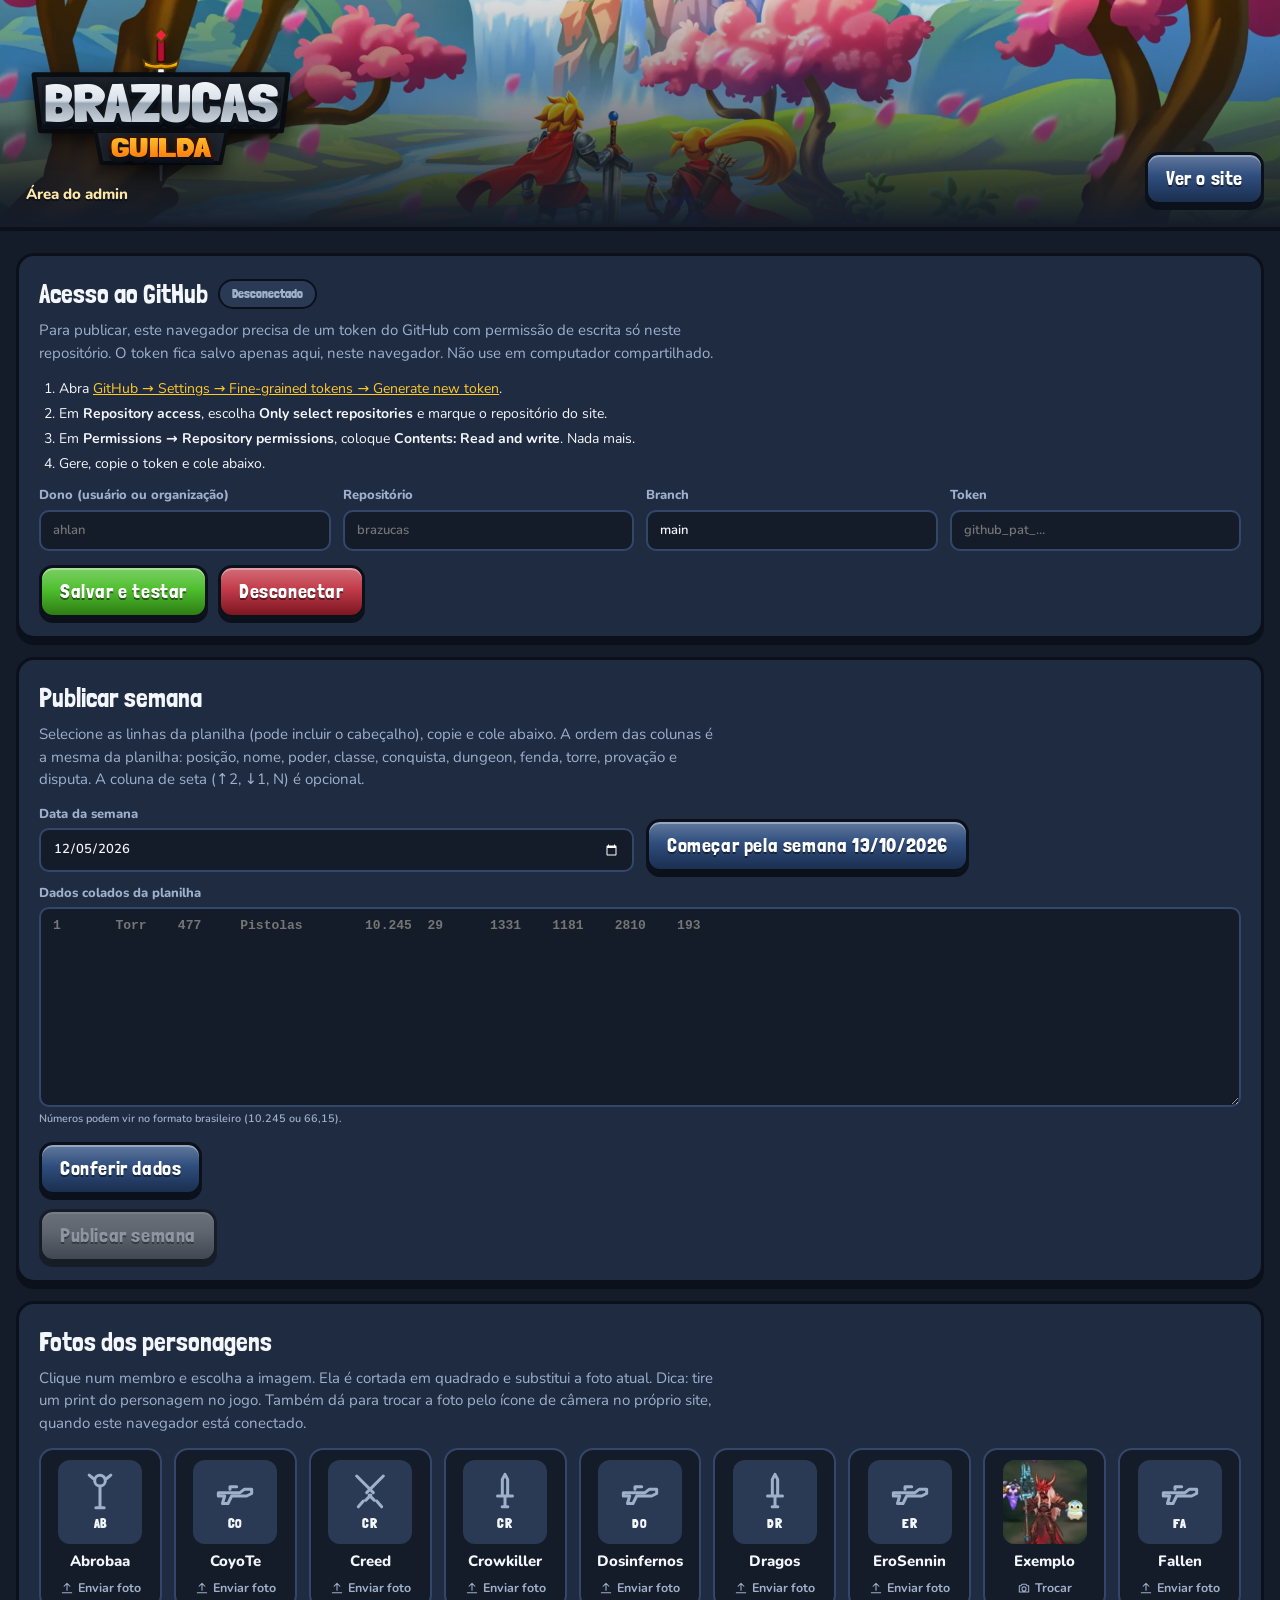
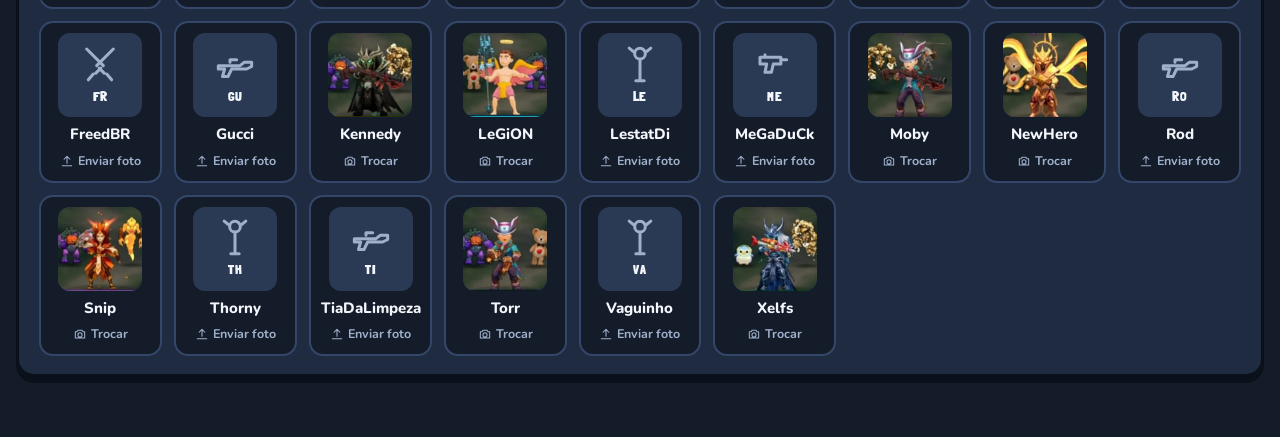
==== admin.html @ 3d4c3f3a "Site da guilda Brazucas Co-Authored-By: Claude Fable 5.1 <noreply@anthropic.com> Claude-Session: htt" ====
<!doctype html>
<html lang="pt-BR">
<head>
<meta charset="utf-8">
<meta name="viewport" content="width=device-width, initial-scale=1, viewport-fit=cover">
<title>Brazucas · Admin</title>
<meta name="robots" content="noindex">
<link rel="icon" href="assets/game/favicon.svg" type="image/svg+xml">
<link rel="preconnect" href="https://fonts.googleapis.com">
<link rel="preconnect" href="https://fonts.gstatic.com" crossorigin>
<link href="https://fonts.googleapis.com/css2?family=Londrina+Solid:wght@400;900&family=Nunito:wght@500;700;800&display=swap" rel="stylesheet">
<link rel="stylesheet" href="assets/css/base.css">
<link rel="stylesheet" href="assets/css/arena.css">
</head>
<body>
<header class="hero">
  <div class="wrap hero-in">
    <div class="brand"><h1 id="logoSlot">Brazucas</h1><p>Área do admin</p></div>
    <div class="hero-side"><a class="gbtn" href="index.html">Ver o site</a></div>
  </div>
</header>
<main class="wrap adm" style="padding-block:22px 60px">

  <!-- 1. Acesso -->
  <section class="card" id="acesso">
    <h2>Acesso ao GitHub <span class="status off" id="ghStatus">Desconectado</span></h2>
    <p class="lead">Para publicar, este navegador precisa de um token do GitHub com permissão de escrita só neste repositório. O token fica salvo apenas aqui, neste navegador. Não use em computador compartilhado.</p>
    <ol class="steps">
      <li>Abra <a href="https://github.com/settings/personal-access-tokens/new" target="_blank" rel="noopener">GitHub → Settings → Fine-grained tokens → Generate new token</a>.</li>
      <li>Em <b>Repository access</b>, escolha <b>Only select repositories</b> e marque o repositório do site.</li>
      <li>Em <b>Permissions → Repository permissions</b>, coloque <b>Contents: Read and write</b>. Nada mais.</li>
      <li>Gere, copie o token e cole abaixo.</li>
    </ol>
    <form class="form" id="ghForm">
      <label class="field" for="ghOwner">Dono (usuário ou organização)<input id="ghOwner" autocomplete="off" required placeholder="ahlan"></label>
      <label class="field" for="ghRepo">Repositório<input id="ghRepo" autocomplete="off" required placeholder="brazucas"></label>
      <label class="field" for="ghBranch">Branch<input id="ghBranch" autocomplete="off" value="main"></label>
      <label class="field" for="ghToken">Token<input id="ghToken" type="password" autocomplete="off" required placeholder="github_pat_…"></label>
    </form>
    <div class="row"><button class="gbtn ok" type="submit" form="ghForm" id="ghSave">Salvar e testar</button><button class="gbtn warn" type="button" id="ghClear">Desconectar</button><span class="msg" id="ghMsg" role="status"></span></div>
  </section>

  <!-- 2. Semana -->
  <section class="card" id="semana">
    <h2>Publicar semana</h2>
    <p class="lead">Selecione as linhas da planilha (pode incluir o cabeçalho), copie e cole abaixo. A ordem das colunas é a mesma da planilha: posição, nome, poder, classe, conquista, dungeon, fenda, torre, provação e disputa. A coluna de seta (↑2, ↓1, N) é opcional.</p>
    <div class="form">
      <label class="field" for="wkDate">Data da semana<input id="wkDate" type="date" required></label>
      <div class="row" style="margin:0"><button class="gbtn" type="button" id="wkFromLast">Começar pela última semana</button></div>
    </div>
    <label class="field" for="wkPaste" style="margin-top:12px">Dados colados da planilha<textarea id="wkPaste" spellcheck="false" placeholder="1	Torr	477	Pistolas	10.245	29	1331	1181	2810	193"></textarea><small>Números podem vir no formato brasileiro (10.245 ou 66,15).</small></label>
    <div class="row"><button class="gbtn" type="button" id="wkParse">Conferir dados</button><span class="msg" id="wkParseMsg" role="status"></span></div>
    <div id="wkPreview"></div>
    <div class="row"><button class="gbtn ok" type="button" id="wkPublish" disabled>Publicar semana</button><span class="msg" id="wkMsg" role="status"></span></div>
  </section>

  <!-- 3. Fotos -->
  <section class="card" id="fotos">
    <h2>Fotos dos personagens</h2>
    <p class="lead">Clique num membro e escolha a imagem. Ela é cortada em quadrado e substitui a foto atual. Dica: tire um print do personagem no jogo. Também dá para trocar a foto pelo ícone de câmera no próprio site, quando este navegador está conectado.</p>
    <div class="photo-grid" id="photoGrid"></div>
  </section>
</main>
<script src="assets/js/core.js"></script>
<script src="assets/js/github.js"></script>
<script>
(function(){
  const $ = id => document.getElementById(id);
  const {M, KEYS, CLASSES, esc, icon, fmt} = BZ;
  $('logoSlot').innerHTML = BZ.logoSVG(260);

  /* ---------- Acesso ---------- */
  function showStatus(){
    const ok = BZGH.ready(), c = BZGH.cfg() || BZGH.guessRepo();
    $('ghStatus').className = 'status ' + (ok ? 'ok' : 'off');
    $('ghStatus').textContent = ok ? 'Conectado a ' + c.owner + '/' + c.repo : 'Desconectado';
    $('ghOwner').value = c.owner || ''; $('ghRepo').value = c.repo || ''; $('ghBranch').value = (c && c.branch) || 'main';
    $('ghToken').value = ok ? c.token : '';
    $('wkPublish').disabled = !ok || !state.rows.length || state.errors > 0;
    renderPhotos();
  }
  $('ghForm').onsubmit = async e => {
    e.preventDefault();
    const msg = $('ghMsg'); msg.className = 'msg'; msg.textContent = 'Testando…';
    BZGH.setCfg({ owner: $('ghOwner').value.trim(), repo: $('ghRepo').value.trim(), branch: $('ghBranch').value.trim() || 'main', token: $('ghToken').value.trim() });
    try { await BZGH.test(); msg.className = 'msg good'; msg.textContent = 'Tudo certo: este navegador pode publicar.'; }
    catch (err) { BZGH.clearCfg(); msg.className = 'msg err'; msg.textContent = err.message; }
    showStatus();
  };
  $('ghClear').onclick = () => { BZGH.clearCfg(); $('ghMsg').className = 'msg'; $('ghMsg').textContent = 'Token apagado deste navegador.'; showStatus(); };

  /* ---------- Semana: leitura da planilha ---------- */
  const CLASS_ALIASES = { rifle: 'Rifle', staff: 'Staff', cajado: 'Staff', pistolas: 'Pistolas', pistola: 'Pistolas', db: 'DB', 'lâmina dupla': 'DB', 'lamina dupla': 'DB', '2h': '2H', 'duas mãos': '2H', 'duas maos': '2H' };
  const NUMK = ['poder', 'conquista', 'dungeon', 'fenda', 'torre', 'provacao', 'disputa'];
  function parseNum(s){
    s = String(s == null ? '' : s).trim().replace(/\s|k$/gi, '');
    if (!s || s === '-' || s === '–') return NaN;
    if (s.indexOf(',') >= 0) s = s.replace(/\./g, '').replace(',', '.');
    else if (/^\d{1,3}(\.\d{3})+$/.test(s)) s = s.replace(/\./g, '');
    return Number(s);
  }
  function parseMove(s){
    s = String(s || '').trim();
    if (/^n/i.test(s)) return 'N';
    const n = (s.match(/\d+/) || [])[0];
    if (!n) return '=';
    if (/[↑▲+]/.test(s)) return '+' + n;
    if (/[↓▼-]/.test(s)) return '-' + n;
    return '=';
  }
  function parsePaste(text){
    const rows = [], skipped = [];
    text.split(/\r?\n/).forEach((line, li) => {
      if (!line.trim()) return;
      const cells = (line.indexOf('\t') >= 0 ? line.split('\t') : line.split(/;|\s{2,}/)).map(c => c.trim());
      const ci = cells.findIndex(c => CLASS_ALIASES[c.toLowerCase()]);
      if (ci < 2) { skipped.push(li + 1); return; }
      const r = { nome: cells[ci - 2], classe: CLASS_ALIASES[cells[ci].toLowerCase()] };
      r.poder = parseNum(cells[ci - 1]);
      ['conquista', 'dungeon', 'fenda', 'torre', 'provacao', 'disputa'].forEach((k, j) => { r[k] = parseNum(cells[ci + 1 + j]); });
      const before = cells.slice(0, ci - 2).filter(Boolean);
      const posCell = before.reverse().find(c => /^\d+$/.test(c));
      r.posicao = posCell ? +posCell : null;
      const mvCell = cells.slice(0, ci - 2).find(c => /^[↑↓▲▼+\-=–nN]/.test(c) && !/^\d+$/.test(c));
      r.movimento = mvCell ? parseMove(mvCell) : null;
      rows.push(r);
    });
    rows.forEach((r, i) => { if (r.posicao == null) r.posicao = i + 1; });
    return { rows, skipped };
  }

  const state = { rows: [], errors: 0, last: null, lastDate: null };
  function validate(){
    const last = state.last ? Object.fromEntries(state.last.membros.map(m => [m.nome, m])) : {};
    const names = {};
    let errors = 0, warns = 0;
    state.rows.forEach(r => {
      r.notes = []; r.bad = {};
      if (!r.nome) { r.notes.push('sem nome'); errors++; }
      if (names[r.nome]) { r.notes.push('nome repetido'); errors++; }
      names[r.nome] = 1;
      NUMK.forEach(k => {
        if (!Number.isFinite(r[k])) { r.bad[k] = 1; r.notes.push(k + ' vazio ou inválido'); errors++; return; }
        if (!Number.isInteger(r[k])) { r.bad[k] = 1; r.notes.push(k + ' com casas decimais (' + fmt(r[k]) + ')'); warns++; }
        const p = last[r.nome];
        if (p && p[k] > 0 && r[k] < p[k] * 0.7) { r.bad[k] = 1; r.notes.push(k + ' caiu de ' + fmt(p[k]) + ' para ' + fmt(r[k])); warns++; }
      });
    });
    state.errors = errors;
    const novos = state.rows.filter(r => state.last && !last[r.nome]).map(r => r.nome);
    const sairam = state.last ? state.last.membros.filter(m => !names[m.nome]).map(m => m.nome) : [];
    return { errors, warns, novos, sairam };
  }
  function renderPreview(){
    const box = $('wkPreview');
    if (!state.rows.length) { box.innerHTML = ''; $('wkPublish').disabled = true; return; }
    const v = validate();
    const exists = BZ.DATES.indexOf($('wkDate').value) >= 0;
    let h = '<div class="chips-sum"><span class="chip-s">' + state.rows.length + ' membros</span>' +
      (v.novos.length ? '<span class="chip-s">Novos: ' + v.novos.map(esc).join(', ') + '</span>' : '') +
      (v.sairam.length ? '<span class="chip-s w">Saíram: ' + v.sairam.map(esc).join(', ') + '</span>' : '') +
      (v.warns ? '<span class="chip-s w">' + v.warns + ' aviso(s): confira as células marcadas</span>' : '') +
      (v.errors ? '<span class="chip-s w">' + v.errors + ' erro(s): corrija antes de publicar</span>' : '') +
      (exists ? '<span class="chip-s w">Já existe a semana ' + BZ.fmtDate($('wkDate').value) + ': publicar vai substituir</span>' : '') + '</div>';
    h += '<div class="prev-wrap"><table class="prev-tbl"><thead><tr><th>#</th><th>Nome</th><th>Classe</th>' + NUMK.map(k => '<th>' + M.find(m => m.k === k).short + '</th>').join('') + '<th>Avisos</th></tr></thead><tbody>';
    state.rows.forEach((r, i) => {
      h += '<tr><td>' + r.posicao + '</td><td>' + esc(r.nome) + '</td><td><select data-i="' + i + '" data-k="classe" aria-label="Classe de ' + esc(r.nome) + '">' + Object.keys(CLASSES).map(c => '<option' + (c === r.classe ? ' selected' : '') + '>' + c + '</option>').join('') + '</select></td>' +
        NUMK.map(k => '<td class="' + (r.bad[k] ? 'bad' : '') + '"><input data-i="' + i + '" data-k="' + k + '" value="' + (Number.isFinite(r[k]) ? String(r[k]).replace('.', ',') : '') + '" inputmode="decimal" aria-label="' + k + ' de ' + esc(r.nome) + '"></td>').join('') +
        '<td class="note">' + r.notes.map(esc).join('; ') + '</td></tr>';
    });
    h += '</tbody></table></div>';
    box.innerHTML = h;
    box.querySelectorAll('[data-i]').forEach(inp => inp.onchange = () => {
      const r = state.rows[+inp.dataset.i], k = inp.dataset.k;
      r[k] = k === 'classe' ? inp.value : parseNum(inp.value);
      renderPreview();
    });
    $('wkPublish').disabled = !BZGH.ready() || v.errors > 0;
    $('wkMsg').textContent = !BZGH.ready() ? 'Conecte o GitHub acima para publicar.' : '';
  }
  $('wkParse').onclick = () => {
    const { rows, skipped } = parsePaste($('wkPaste').value);
    state.rows = rows;
    $('wkParseMsg').className = 'msg ' + (rows.length ? 'good' : 'err');
    $('wkParseMsg').textContent = rows.length ? rows.length + ' membros lidos' + (skipped.length ? ' (ignorei ' + skipped.length + ' linha(s) sem classe, como o cabeçalho)' : '') + '.' : 'Não encontrei nenhuma linha com classe (Rifle, Staff, Pistolas, DB ou 2H).';
    renderPreview();
  };
  $('wkDate').onchange = renderPreview;
  $('wkFromLast').onclick = () => {
    if (!state.last) return;
    $('wkPaste').value = state.last.membros.map(m => [m.posicao, m.nome, m.poder, m.classe, m.conquista, m.dungeon, m.fenda, m.torre, m.provacao, m.disputa].map(v => typeof v === 'number' ? String(v).replace('.', ',') : v).join('\t')).join('\n');
    $('wkParse').click();
  };
  $('wkPublish').onclick = async () => {
    const date = $('wkDate').value, msg = $('wkMsg');
    if (!/^\d{4}-\d{2}-\d{2}$/.test(date)) { msg.className = 'msg err'; msg.textContent = 'Escolha a data da semana.'; return; }
    const membros = state.rows.map(r => {
      const o = { posicao: r.posicao };
      if (r.movimento) o.movimento = r.movimento;
      o.nome = r.nome; o.classe = r.classe;
      NUMK.forEach(k => { o[k] = r[k]; });
      return o;
    });
    $('wkPublish').disabled = true; msg.className = 'msg'; msg.textContent = 'Publicando…';
    try {
      await BZGH.saveWeek(date, membros);
      msg.className = 'msg good'; msg.textContent = 'Semana ' + BZ.fmtDate(date) + ' publicada. O site atualiza para todos em cerca de 1 minuto.';
      if (BZ.DATES.indexOf(date) < 0) { BZ.DATES.push(date); BZ.DATES.sort(); }
    } catch (err) { msg.className = 'msg err'; msg.textContent = err.message; }
    $('wkPublish').disabled = false;
  };

  /* ---------- Fotos ---------- */
  function renderPhotos(){
    const grid = $('photoGrid');
    if (!state.last) { grid.innerHTML = '<p class="msg">Carregando membros…</p>'; return; }
    const list = BZ.week();
    grid.innerHTML = [...list].sort((a, b) => a.nome.localeCompare(b.nome)).map(p =>
      '<button type="button" class="ph" data-photo="' + esc(p.nome) + '">' + BZ.avatar(p) + '<span>' + esc(p.nome) + '</span><small>' + icon(BZ.avatarURL(p.nome) ? 'camera' : 'upload', 14) + (BZ.avatarURL(p.nome) ? 'Trocar' : 'Enviar foto') + '</small></button>').join('');
  }
  window.addEventListener('bz:avatar', renderPhotos);

  /* ---------- Início ---------- */
  const today = new Date(); today.setMinutes(today.getMinutes() - today.getTimezoneOffset());
  $('wkDate').value = today.toISOString().slice(0, 10);
  BZ.load().then(() => {
    state.last = BZ.WEEKS[BZ.CUR];
    $('wkFromLast').textContent = 'Começar pela semana ' + BZ.fmtDate(BZ.DATES[BZ.CUR]);
    showStatus();
  }).catch(e => { $('photoGrid').innerHTML = '<p class="bz-error">Não consegui carregar os dados: ' + esc(e.message) + '</p>'; });
  showStatus();
})();
</script>
</body>
</html>
---- assets/css/base.css ----
/* Estrutura dos componentes compartilhados. Cada template define os tokens. */
*{box-sizing:border-box}
html{-webkit-text-size-adjust:100%}
body{margin:0;background:var(--bg);color:var(--fg);font-family:var(--f-body);font-size:15px;line-height:1.5}
img{max-width:100%;display:block}
button,select,input{font:inherit;color:inherit}
:focus-visible{outline:2px solid var(--accent);outline-offset:2px}
.bz-sr{position:absolute;width:1px;height:1px;overflow:hidden;clip:rect(0 0 0 0)}
.bz-ic{flex:none}
h1,h2,h3{text-wrap:balance;margin:0}
[hidden]{display:none!important}

/* avatar */
.bz-av{position:relative;display:inline-grid;place-items:center;overflow:hidden;border-radius:var(--av-radius,12px);background:var(--surface2);width:96px;aspect-ratio:1;max-width:100%;flex:none}
.bz-av img{width:100%;height:100%;object-fit:cover;object-position:50% 30%}
.bz-av-empty{color:var(--muted);gap:2px;align-content:center}
.bz-av-empty b{font-family:var(--f-display);font-size:.9em;letter-spacing:.06em;color:var(--fg)}
.bz-av-xs{width:30px;border-radius:8px}
.bz-av-xs.bz-av-empty .bz-ic{width:16px;height:16px}
.bz-av-xs.bz-av-empty b{display:none}
.bz-av-xl{width:200px}

/* botões */
.bz-btn{display:inline-flex;align-items:center;gap:6px;border:1px solid var(--line);background:var(--surface2);border-radius:999px;padding:7px 14px;cursor:pointer;font-size:13px;font-weight:600}
.bz-btn:hover{border-color:var(--accent)}
.bz-btn-ghost{background:transparent}

/* movimento */
.bz-mv{font-family:var(--f-num);font-size:12px;font-weight:700;white-space:nowrap}
.bz-mv-up{color:var(--up)}.bz-mv-down{color:var(--down)}.bz-mv-new{color:var(--new)}.bz-mv-eq{color:var(--muted)}

/* ranking */
.bz-table-wrap{overflow-x:auto;border:1px solid var(--line);border-radius:var(--radius);background:var(--surface)}
.bz-table{border-collapse:collapse;width:100%;min-width:940px;font-variant-numeric:tabular-nums}
.bz-table th,.bz-table td{padding:8px 10px;text-align:right;white-space:nowrap}
.bz-table thead th{position:sticky;top:0;background:var(--surface2);z-index:1}
.bz-table th button{all:unset;cursor:pointer;font-family:var(--f-display);font-size:13px;letter-spacing:.06em;text-transform:uppercase;color:var(--muted)}
.bz-table th button:hover,.bz-table th button:focus-visible{color:var(--fg)}
.bz-table .bz-c-name,.bz-table .bz-c-cls{text-align:left}
.bz-table .bz-c-pos{font-family:var(--f-num);font-weight:700;width:40px}
.bz-table .bz-c-mv{width:52px;text-align:left}
.bz-table tbody tr{border-top:1px solid var(--line);cursor:pointer}
.bz-table tbody tr:hover,.bz-table tbody tr:focus-visible{background:var(--hover)}
.bz-who{display:inline-flex;align-items:center;gap:10px;font-weight:700}
.bz-cls{display:inline-flex;align-items:center;gap:6px;color:var(--muted)}
.bz-heat{display:inline-block;min-width:62px;padding:3px 8px;border-radius:6px;font-family:var(--f-num);background:color-mix(in srgb,var(--mc) calc(var(--t) * 55% + 6%),transparent)}
.bz-heat.bz-top{font-weight:800;box-shadow:inset 0 0 0 2px var(--mc)}
.bz-sus{outline:2px dashed var(--warn);outline-offset:2px;border-radius:6px}

/* perfil */
.bz-prof-head{display:flex;flex-wrap:wrap;gap:24px;align-items:flex-end;margin-bottom:22px}
.bz-prof-photo{display:grid;gap:10px;justify-items:start}
.bz-photo-actions{display:flex;gap:8px;flex-wrap:wrap}
.bz-prof-info{flex:1;min-width:220px;display:grid;gap:8px}
.bz-eyebrow{display:inline-flex;align-items:center;gap:6px;color:var(--muted);text-transform:uppercase;letter-spacing:.1em;font-size:12px;font-weight:700}
.bz-prof-name{font-family:var(--f-display);font-size:clamp(36px,6vw,60px);line-height:1}
.bz-chips{display:flex;flex-wrap:wrap;gap:8px}
.bz-chip{display:inline-flex;gap:6px;align-items:center;border:1px solid var(--line);background:var(--surface);border-radius:999px;padding:4px 12px;font-size:13px;color:var(--muted)}
.bz-chip b{color:var(--fg);font-family:var(--f-num)}
.bz-prof-pick{display:grid;gap:4px;font-size:12px;color:var(--muted);text-transform:uppercase;letter-spacing:.08em}
.bz-prof-pick select{background:var(--surface2);border:1px solid var(--line);border-radius:10px;padding:8px 12px;text-transform:none;letter-spacing:0;font-size:15px;color:var(--fg)}
.bz-mgrid{display:grid;grid-template-columns:repeat(auto-fill,minmax(250px,1fr));gap:14px}
.bz-mcard{background:var(--surface);border:1px solid var(--line);border-radius:var(--radius);padding:14px 16px;display:grid;gap:4px;min-width:0}
.bz-mcard header,.bz-mcard footer{display:flex;justify-content:space-between;align-items:center;gap:8px}
.bz-mlabel{display:inline-flex;align-items:center;gap:6px;color:var(--mc);font-family:var(--f-display);text-transform:uppercase;letter-spacing:.06em;font-size:14px}
.bz-mval{font-family:var(--f-num);font-size:28px;font-weight:700;line-height:1.1;justify-self:start}
.bz-mcard footer{font-size:12px;color:var(--muted)}
.bz-delta{font-family:var(--f-num);font-size:12px;font-weight:700}
.bz-delta.up{color:var(--up)}.bz-delta.down{color:var(--down)}.bz-delta.eq{color:var(--muted)}
.bz-rankbar{height:5px;border-radius:3px;background:var(--surface2);overflow:hidden}
.bz-rankbar i{display:block;height:100%;background:var(--mc)}
.bz-spark{width:100%;height:84px;display:block}
.bz-spark-grid{stroke:var(--line);stroke-width:1}
.bz-spark-avg{stroke:var(--muted);stroke-dasharray:4 4;stroke-width:1}
.bz-spark-area{fill:color-mix(in srgb,var(--mc) 18%,transparent)}
.bz-spark-line{fill:none;stroke:var(--mc);stroke-width:2.5;stroke-linejoin:round}
.bz-spark-dot{fill:var(--mc);stroke:var(--surface);stroke-width:2}
.bz-spark-empty{height:84px;display:grid;place-items:center;color:var(--muted);font-size:13px}
.bz-footnote{color:var(--muted);font-size:13px;max-width:70ch}

/* guilda */
.bz-kpis{display:grid;grid-template-columns:repeat(auto-fit,minmax(170px,1fr));gap:12px;margin-bottom:14px}
.bz-kpi{background:var(--surface);border:1px solid var(--line);border-radius:var(--radius);padding:14px 16px}
.bz-kpi-l{font-size:12px;text-transform:uppercase;letter-spacing:.08em;color:var(--muted)}
.bz-kpi-v{font-family:var(--f-num);font-size:32px;font-weight:700;line-height:1.15}
.bz-kpi-d{font-size:12px;color:var(--up);font-weight:600}
.bz-dgrid{display:grid;grid-template-columns:repeat(auto-fit,minmax(300px,1fr));gap:14px}
.bz-box{background:var(--surface);border:1px solid var(--line);border-radius:var(--radius);padding:16px;min-width:0}
.bz-box-wide{grid-column:1/-1}
.bz-box h3{font-family:var(--f-display);font-size:18px;margin-bottom:12px}
.bz-box-wide .bz-spark{height:120px}
.bz-axis{display:flex;justify-content:space-between;font-size:11px;color:var(--muted);font-family:var(--f-num)}
.bz-hbar{display:grid;grid-template-columns:130px 1fr 28px;gap:10px;align-items:center;margin:8px 0;font-size:14px}
.bz-hbar-t{height:12px;background:var(--surface2);border-radius:6px;overflow:hidden}
.bz-hbar-t i{display:block;height:100%;background:var(--accent);border-radius:6px}
.bz-hbar b{font-family:var(--f-num);text-align:right}
.bz-seg{display:flex;flex-wrap:wrap;gap:4px;margin-bottom:10px}
.bz-seg button{border:1px solid var(--line);background:var(--surface2);border-radius:999px;padding:3px 10px;font-size:12px;cursor:pointer;color:var(--muted)}
.bz-seg button[aria-selected="true"]{background:var(--mc);color:var(--on-accent);border-color:transparent;font-weight:700}
.bz-top5{list-style:none;margin:0;padding:0;counter-reset:t}
.bz-top5 li{display:flex;align-items:center;gap:10px;padding:7px 0;border-top:1px solid var(--line);cursor:pointer}
.bz-top5 li:first-child{border-top:0}
.bz-top5 li::before{counter-increment:t;content:counter(t);width:18px;color:var(--muted);font-family:var(--f-num)}
.bz-top5 li>span:not(.bz-av){flex:1;min-width:0;font-weight:600}
.bz-top5 li b{font-family:var(--f-num);color:var(--mc)}
.bz-alerts{list-style:none;margin:0;padding:0;display:grid;gap:8px;font-size:14px}
.bz-alerts li{display:flex;gap:10px;align-items:flex-start;padding:8px 10px;border-radius:10px;background:var(--surface2)}
.bz-al-warn .bz-ic{color:var(--warn)}.bz-al-bad .bz-ic{color:var(--down)}.bz-al-new .bz-ic{color:var(--new)}

/* toast */
.bz-toast{position:fixed;left:50%;bottom:calc(20px + env(safe-area-inset-bottom,0px));transform:translate(-50%,20px);opacity:0;pointer-events:none;background:var(--fg);color:var(--bg);padding:10px 18px;border-radius:999px;font-weight:600;font-size:14px;transition:.25s;z-index:50;max-width:calc(100% - 32px)}
.bz-toast.on{opacity:1;transform:translate(-50%,0)}

@media (max-width:560px){.bz-av-xl{width:150px}.bz-hbar{grid-template-columns:100px 1fr 24px}}
@media (prefers-reduced-motion:reduce){*{transition:none!important;animation:none!important}}
.bz-error{background:var(--surface);border:1px solid var(--down);border-radius:var(--radius);padding:14px 16px}
.bz-error code{background:var(--surface2);padding:1px 6px;border-radius:4px}
---- assets/css/arena.css ----
/* Arena: a interface do próprio jogo. Painéis azul-marinho com bisel, botões "de borracha" coloridos, cards de herói como na planilha. */
:root{
  color-scheme:dark;
  --bg:#141c2a; --surface:#1f2b40; --surface2:#2a3a55; --line:#34476a; --hover:#26354f;
  --fg:#f3f6fb; --muted:#9fb0cb; --accent:#ffc928; --on-accent:#1a1300;
  --up:#7ee05a; --down:#ff5d6c; --warn:#ffc928; --new:#4cc3ff;
  --m-conquista:#ffc928; --m-poder:#e6edf7; --m-torre:#ff4d5e; --m-provacao:#3fbfff; --m-disputa:#b061ff; --m-fenda:#5ad65a; --m-dungeon:#ff8a3d;
  --radius:14px; --av-radius:12px;
  --f-display:'Londrina Solid','Arial Black',Impact,sans-serif; --f-body:'Nunito',system-ui,sans-serif; --f-num:'Londrina Solid','Arial Black',sans-serif;
}
body{background:radial-gradient(1200px 500px at 50% -10%,#24365a 0%,transparent 70%),var(--bg)}
.wrap{max-width:1320px;margin:0 auto;padding-inline:16px}

/* topo com arte do jogo */
.hero{position:relative;overflow:hidden;border-bottom:4px solid #0b111b}
.hero::before{content:"";position:absolute;inset:0;background:url(../game/keyart.webp) center 38%/cover no-repeat;filter:saturate(1.1)}
.hero::after{content:"";position:absolute;inset:0;background:linear-gradient(180deg,rgba(14,20,32,.15) 0%,rgba(14,20,32,.55) 55%,var(--bg) 100%)}
.hero-in{position:relative;z-index:1;display:flex;flex-wrap:wrap;align-items:flex-end;gap:16px 28px;padding-block:28px 22px}
.brand{display:flex;align-items:center;gap:14px}
.brand .bz-logo{filter:drop-shadow(0 6px 10px rgba(0,0,0,.5))}
.brand h1{font-family:var(--f-display);font-weight:900;font-size:clamp(34px,6vw,58px);line-height:.9;letter-spacing:.02em;color:#fff;text-shadow:0 4px 0 #0b111b,0 6px 18px rgba(0,0,0,.5)}
.brand p{margin:6px 0 0;font-weight:800;color:#ffe9a8;text-shadow:0 2px 0 #0b111b}
.hero-side{margin-left:auto;display:flex;align-items:center;gap:10px}
.eh{width:120px;filter:drop-shadow(0 4px 8px rgba(0,0,0,.6))}
select.week{background:var(--surface);border:3px solid #0b111b;border-radius:12px;padding:8px 12px;font-weight:800;box-shadow:0 4px 0 #0b111b}

/* navegação como botões do jogo */
nav.tabs{display:flex;flex-wrap:wrap;gap:10px;padding-block:18px 8px}
.gbtn{--c:#2f4d7d;--d:#1b2f50;appearance:none;border:3px solid #0b111b;border-radius:14px;background:linear-gradient(180deg,color-mix(in srgb,var(--c) 75%,#fff) 0%,var(--c) 45%,var(--d) 100%);box-shadow:0 5px 0 #0b111b,inset 0 2px 0 rgba(255,255,255,.35);color:#fff;font-family:var(--f-display);font-size:20px;letter-spacing:.03em;padding:8px 18px 9px;cursor:pointer;text-shadow:0 2px 0 rgba(0,0,0,.45);text-decoration:none;display:inline-flex;align-items:center;gap:8px;transition:transform .08s}
.gbtn:active{transform:translateY(3px);box-shadow:0 2px 0 #0b111b}
.gbtn[aria-current="page"]{--c:#ffb800;--d:#c26a00;color:#2a1500;text-shadow:0 1px 0 rgba(255,255,255,.4)}

h2.sec{font-family:var(--f-display);font-weight:900;font-size:clamp(26px,4vw,38px);letter-spacing:.02em;margin:26px 0 14px;display:flex;align-items:center;gap:12px;text-shadow:0 3px 0 #0b111b}
h2.sec::after{content:"";flex:1;height:4px;border-radius:2px;background:linear-gradient(90deg,var(--line),transparent)}
.sec small{font-family:var(--f-body);font-size:14px;color:var(--muted);text-shadow:none;font-weight:700}

/* cards de campeão por modalidade */
.champs{display:flex;flex-wrap:wrap;justify-content:center;gap:16px}
@media (min-width:1180px){.champs{display:grid;grid-template-columns:repeat(7,minmax(0,1fr));gap:14px}.hcard{min-width:0}}
.hcard{--mc:var(--m-conquista);flex:0 1 172px;min-width:150px;display:flex;flex-direction:column;align-items:stretch;position:relative}
.hcard .tag{align-self:center;position:relative;z-index:2;margin-bottom:-12px;padding:5px 14px 6px;border:3px solid #0b111b;border-radius:10px;background:linear-gradient(180deg,color-mix(in srgb,var(--mc) 70%,#fff),var(--mc) 55%,color-mix(in srgb,var(--mc) 70%,#000));color:#141414;font-family:var(--f-display);font-size:17px;letter-spacing:.06em;text-transform:uppercase;box-shadow:0 3px 0 #0b111b;display:inline-flex;align-items:center;gap:6px;white-space:nowrap}
.hcard .tag .bz-ic{width:16px;height:16px}
.hcard[data-k="poder"] .tag{background:linear-gradient(180deg,#3a3f48,#14171c);color:#fff}
.hcard .frame{border:3px solid #0b111b;border-radius:16px;background:linear-gradient(180deg,#2b3e5e,#172238);box-shadow:0 6px 0 #0b111b,inset 0 0 0 2px color-mix(in srgb,var(--mc) 55%,transparent);overflow:hidden;cursor:pointer}
.hcard .name{display:flex;justify-content:center;align-items:center;gap:6px;padding:16px 8px 6px;font-family:var(--f-display);font-size:20px;color:#fff;text-shadow:0 2px 0 #0b111b;background:linear-gradient(180deg,#3a4c6c,#2b3e5e)}
.hcard .cls{color:var(--muted)}
.hcard .shot{position:relative;aspect-ratio:1/1;background:radial-gradient(closest-side,color-mix(in srgb,var(--mc) 45%,transparent),transparent 85%),#1a2740}
.hcard .shot .bz-av{width:100%;border-radius:0;background:transparent}
.hcard .shot .bz-av-empty{height:100%}
.hcard .shot .bz-av-empty .bz-ic{width:56px;height:56px;color:var(--mc)}
.cam{position:absolute;right:8px;bottom:8px;width:34px;height:34px;border-radius:10px;border:2px solid #0b111b;background:rgba(15,22,36,.85);color:#fff;display:grid;place-items:center;cursor:pointer;opacity:.0;transition:.15s}
.hcard:hover .cam,.cam:focus-visible,.climb:hover .cam{opacity:1}
@media (hover:none){.cam{opacity:1}}
.hcard .val{margin:-2px 0 0;padding:9px 6px 10px;text-align:center;font-family:var(--f-display);font-size:21px;letter-spacing:.02em;color:#141414;background:linear-gradient(180deg,color-mix(in srgb,var(--mc) 75%,#fff),var(--mc));border-top:3px solid #0b111b}
.hcard[data-k="poder"] .val{background:linear-gradient(180deg,#2e333b,#111418);color:#fff}
.runners{list-style:none;margin:12px 0 0;padding:0;display:grid;gap:6px}
.runners li{display:flex;align-items:center;gap:8px;background:var(--surface);border:2px solid #0b111b;border-radius:10px;padding:4px 8px 4px 4px;font-weight:800;font-size:13px;cursor:pointer}
.runners li .pos{width:20px;text-align:center;font-family:var(--f-display);font-size:16px;color:var(--mc)}
.runners li span:nth-child(3){flex:1;min-width:0;overflow:hidden;text-overflow:ellipsis;white-space:nowrap}
.runners li b{font-family:var(--f-display);font-weight:400;color:var(--muted)}

/* os que mais subiram */
.climbs{display:grid;grid-template-columns:repeat(auto-fill,minmax(290px,1fr));gap:12px}
.climb>div:not(.d){flex:1;min-width:0}
.climb .n{overflow:hidden;text-overflow:ellipsis;white-space:nowrap}
.climb{--mc:var(--m-fenda);position:relative;display:flex;align-items:center;gap:12px;background:linear-gradient(180deg,#22314b,#1a263b);border:3px solid #0b111b;border-radius:14px;box-shadow:0 5px 0 #0b111b;padding:8px 12px 8px 8px;cursor:pointer}
.climb .bz-av{width:64px;border:2px solid var(--mc)}
.climb .k{font-family:var(--f-display);font-size:14px;letter-spacing:.06em;text-transform:uppercase;color:var(--mc);display:flex;align-items:center;gap:5px}
.climb .n{font-family:var(--f-display);font-size:22px;line-height:1}
.climb .d{margin-left:auto;flex:none;font-family:var(--f-display);font-size:18px;color:#0f2208;background:linear-gradient(180deg,#b6f59a,#5fcf3a);border:2px solid #0b111b;border-radius:10px;padding:2px 10px;white-space:nowrap}
.climb .cam{right:auto;left:46px;bottom:6px;width:26px;height:26px;border-radius:8px}

/* pódio de poder */
.podium{display:grid;grid-template-columns:1fr 1.2fr 1fr;align-items:end;gap:12px;max-width:620px;margin:0 auto}
.pd{text-align:center;display:grid;justify-items:center;gap:8px;cursor:pointer}
.pd .bz-av{width:min(140px,100%);border:3px solid #0b111b;box-shadow:0 0 0 3px var(--pc)}
.pd .n{font-family:var(--f-display);font-size:22px}
.pd .bar{width:100%;border:3px solid #0b111b;border-bottom:0;border-radius:14px 14px 0 0;background:linear-gradient(180deg,color-mix(in srgb,var(--pc) 70%,#fff),var(--pc));color:#1a1300;font-family:var(--f-display);font-size:34px;padding-top:6px}
.pd .bar small{display:block;font-size:16px}

.panel{background:var(--surface);border:3px solid #0b111b;border-radius:18px;box-shadow:0 6px 0 #0b111b;padding:18px}
main{padding-block:4px 60px}
.bz-table-wrap,.bz-mcard,.bz-kpi,.bz-box{border:3px solid #0b111b;box-shadow:0 5px 0 #0b111b}
.bz-table th button,.bz-box h3,.bz-mlabel{font-family:var(--f-display);font-weight:400}
.bz-table{font-weight:700}
.bz-prof-name{font-weight:900;text-shadow:0 4px 0 #0b111b}
.bz-av-xl{border:3px solid #0b111b;box-shadow:0 6px 0 #0b111b;background:radial-gradient(closest-side,#3a5486,#1a2740)}
.bz-btn-photo{background:linear-gradient(180deg,#ffd75a,#ffb000);color:#2a1500;border:2px solid #0b111b;box-shadow:0 3px 0 #0b111b}
.bz-hbar-t i{background:linear-gradient(90deg,#ffb000,#ffd75a)}
footer.foot{color:var(--muted);font-size:13px;padding-block:24px 40px;border-top:2px solid var(--line);display:flex;flex-wrap:wrap;gap:8px 20px;align-items:center}
footer.foot img{width:34px;border-radius:8px}
footer.foot a{color:var(--accent)}
@media (max-width:640px){h2.sec{flex-wrap:wrap;gap:4px 10px}h2.sec::after{display:none}.sec small{flex-basis:100%}.hero-in{padding-block:20px 16px}.eh{display:none}.hcard{flex-basis:150px}.gbtn{font-size:17px;padding:6px 12px 7px}}

/* --- site final --- */
.brand{flex-direction:column;align-items:flex-start;gap:2px}
.brand h1{margin:0;line-height:0;font-size:0}
.brand .bz-logo{width:clamp(200px,30vw,290px);height:auto}
.brand p{margin:0 0 0 10px}
nav.tabs .admin-link{margin-left:auto;align-self:center;color:var(--muted);font-weight:800;font-size:14px;text-decoration:none;display:inline-flex;gap:6px;align-items:center;padding:6px 10px;border-radius:10px}
nav.tabs .admin-link:hover{color:var(--fg);background:var(--surface)}
.empty{grid-column:1/-1;background:var(--surface);border:3px dashed var(--line);border-radius:14px;padding:16px 18px;color:var(--muted);font-weight:700}
.pd .bz-av-empty b{font-size:22px}

/* --- admin --- */
.adm{display:grid;gap:18px}
.card{background:var(--surface);border:3px solid #0b111b;border-radius:18px;box-shadow:0 6px 0 #0b111b;padding:18px 20px;min-width:0}
.card h2{font-family:var(--f-display);font-weight:400;font-size:26px;margin-bottom:6px;display:flex;align-items:center;gap:10px}
.card p.lead{margin:0 0 14px;color:var(--muted);max-width:75ch}
.status{display:inline-flex;align-items:center;gap:6px;font-weight:800;font-size:13px;border-radius:999px;padding:3px 12px;border:2px solid #0b111b}
.status.ok{background:#5fcf3a;color:#0f2208}.status.off{background:var(--surface2);color:var(--muted)}
.form{display:grid;grid-template-columns:repeat(auto-fit,minmax(200px,1fr));gap:12px;align-items:end}
.field{display:grid;gap:4px;font-size:13px;font-weight:800;color:var(--muted)}
.field input,.field select,.field textarea{background:var(--bg);border:2px solid var(--line);border-radius:10px;padding:9px 12px;font-weight:600;color:var(--fg);min-width:0;width:100%}
.field textarea{font-family:ui-monospace,SFMono-Regular,Menlo,monospace;font-size:13px;min-height:200px;resize:vertical;white-space:pre;overflow:auto}
.field small{font-weight:600}
.row{display:flex;flex-wrap:wrap;gap:10px;align-items:center;margin-top:14px}
.gbtn.ok{--c:#4fbf2e;--d:#2e7d14}
.gbtn.warn{--c:#c23b4a;--d:#7d1622}
.gbtn[disabled]{filter:grayscale(1);opacity:.5;cursor:not-allowed}
.msg{font-weight:700;font-size:14px}
.msg.err{color:var(--down)}.msg.good{color:var(--up)}
.steps{margin:0 0 12px;padding-left:20px;color:var(--fg);font-size:14px;max-width:80ch}
.steps li{margin:4px 0}
.steps a{color:var(--accent)}
.prev-wrap{overflow-x:auto;margin-top:14px;border:2px solid #0b111b;border-radius:12px}
.prev-tbl{border-collapse:collapse;width:100%;min-width:900px;font-size:13px;font-variant-numeric:tabular-nums}
.prev-tbl th,.prev-tbl td{padding:6px 8px;text-align:right;border-top:1px solid var(--line);white-space:nowrap}
.prev-tbl th{background:var(--surface2);color:var(--muted);font-family:var(--f-display);font-weight:400;font-size:14px;text-transform:uppercase;letter-spacing:.04em}
.prev-tbl td:nth-child(2),.prev-tbl td:nth-child(3),.prev-tbl th:nth-child(2),.prev-tbl th:nth-child(3){text-align:left}
.prev-tbl input{width:78px;background:transparent;border:1px solid transparent;border-radius:6px;padding:3px 5px;text-align:right;font:inherit;color:var(--fg)}
.prev-tbl input:hover,.prev-tbl input:focus{border-color:var(--line);background:var(--bg)}
.prev-tbl td.bad input{border-color:var(--warn);background:color-mix(in srgb,var(--warn) 15%,transparent)}
.prev-tbl .note{color:var(--warn);font-size:12px;text-align:left;white-space:normal;min-width:160px}
.chips-sum{display:flex;flex-wrap:wrap;gap:8px;margin-top:12px}
.chip-s{background:var(--surface2);border:2px solid #0b111b;border-radius:999px;padding:3px 12px;font-size:13px;font-weight:800}
.chip-s.w{background:color-mix(in srgb,var(--warn) 25%,var(--surface2))}
.photo-grid{display:grid;grid-template-columns:repeat(auto-fill,minmax(120px,1fr));gap:12px;margin-top:6px}
.ph{display:grid;gap:6px;justify-items:center;text-align:center;background:var(--bg);border:2px solid var(--line);border-radius:14px;padding:10px;cursor:pointer;font-weight:800;color:var(--fg)}
.ph:hover{border-color:var(--accent)}
.ph .bz-av{width:84px}
.ph small{color:var(--muted);font-weight:700;display:inline-flex;gap:4px;align-items:center}

.climbs{grid-template-columns:repeat(auto-fill,minmax(240px,1fr))}
.climb>div{flex:1;min-width:0}
.climb .d{display:inline-block;margin:5px 0 0;font-size:17px;padding:1px 10px}
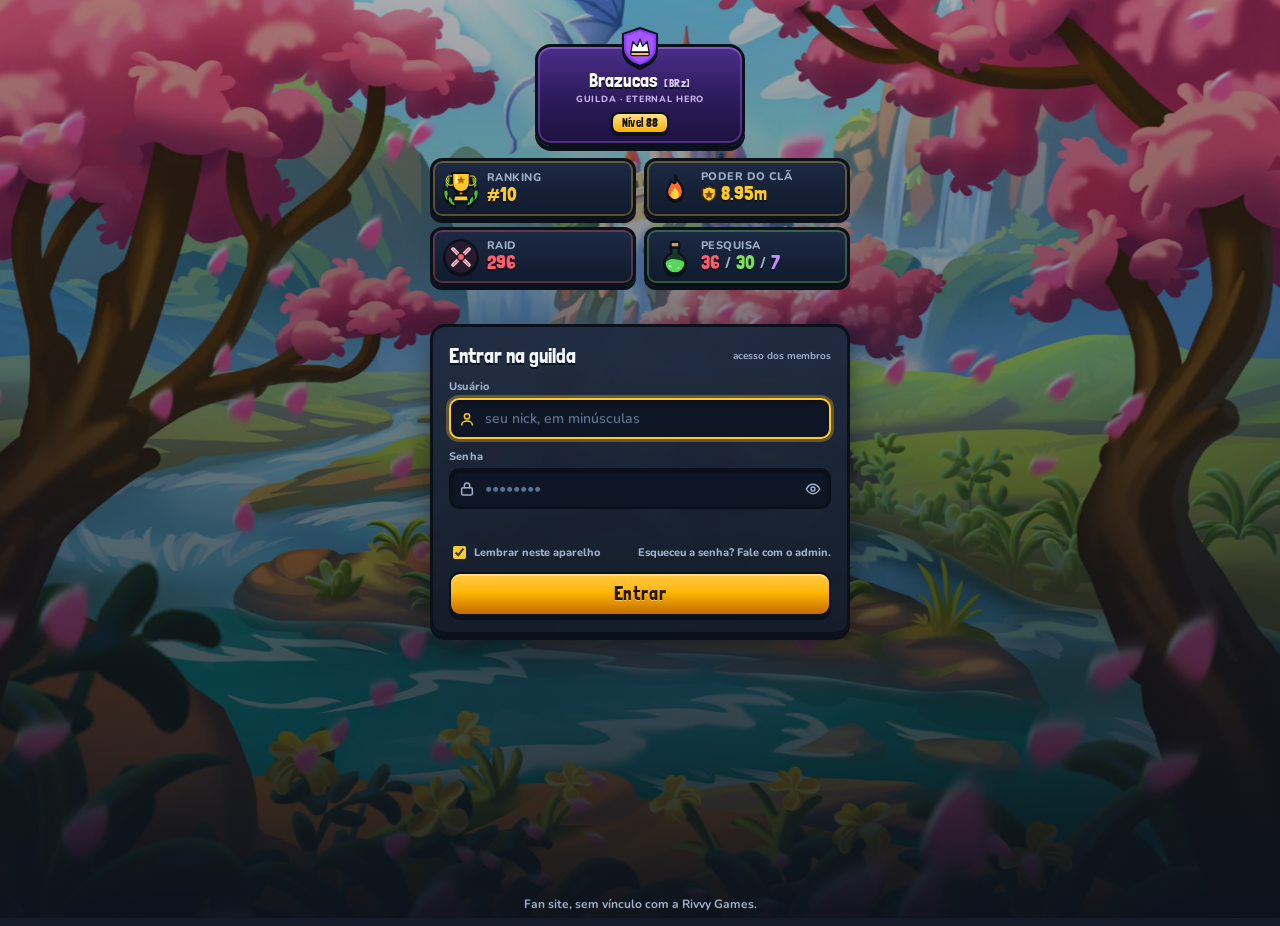
==== commit 8ce645b1: "Login por membro, semana 11/10, Home com pódio e filtros no ranking - login.html + auth.js: usuários" ====
--- a/admin.html
+++ b/admin.html
@@ -11,12 +11,14 @@
 <link href="https://fonts.googleapis.com/css2?family=Londrina+Solid:wght@400;900&family=Nunito:wght@500;700;800&display=swap" rel="stylesheet">
 <link rel="stylesheet" href="assets/css/base.css">
 <link rel="stylesheet" href="assets/css/arena.css">
+<script src="assets/js/auth.js"></script>
+<script>BZAUTH.require('administrador');</script>
 </head>
 <body>
 <header class="hero">
   <div class="wrap hero-in">
     <div class="brand"><h1 id="logoSlot">Brazucas</h1><p>Área do admin</p></div>
-    <div class="hero-side"><a class="gbtn" href="index.html">Ver o site</a></div>
+    <div class="hero-side"><a class="gbtn" href="index.html">Ver o site</a><a class="gbtn" href="#" onclick="BZAUTH.logout();return false">Sair</a></div>
   </div>
 </header>
 <main class="wrap adm" style="padding-block:22px 60px">
@@ -90,7 +92,7 @@
   $('ghClear').onclick = () => { BZGH.clearCfg(); $('ghMsg').className = 'msg'; $('ghMsg').textContent = 'Token apagado deste navegador.'; showStatus(); };
 
   /* ---------- Semana: leitura da planilha ---------- */
-  const CLASS_ALIASES = { rifle: 'Rifle', staff: 'Staff', cajado: 'Staff', pistolas: 'Pistolas', pistola: 'Pistolas', db: 'DB', 'lâmina dupla': 'DB', 'lamina dupla': 'DB', '2h': '2H', 'duas mãos': '2H', 'duas maos': '2H' };
+  const CLASS_ALIASES = { rifle: 'Rifle', staff: 'Staff', cajado: 'Staff', pistolas: 'Pistolas', pistola: 'Pistolas', db: 'DB', 'lâmina dupla': 'DB', 'lamina dupla': 'DB', glaives: 'DB', glaive: 'DB', '2h': '2H', 'duas mãos': '2H', 'duas maos': '2H', arco: 'Arco', bow: 'Arco', orb: 'Orb', orbe: 'Orb' };
   const NUMK = ['poder', 'conquista', 'dungeon', 'fenda', 'torre', 'provacao', 'disputa'];
   function parseNum(s){
     s = String(s == null ? '' : s).trim().replace(/\s|k$/gi, '');
@@ -182,7 +184,7 @@
     const { rows, skipped } = parsePaste($('wkPaste').value);
     state.rows = rows;
     $('wkParseMsg').className = 'msg ' + (rows.length ? 'good' : 'err');
-    $('wkParseMsg').textContent = rows.length ? rows.length + ' membros lidos' + (skipped.length ? ' (ignorei ' + skipped.length + ' linha(s) sem classe, como o cabeçalho)' : '') + '.' : 'Não encontrei nenhuma linha com classe (Rifle, Staff, Pistolas, DB ou 2H).';
+    $('wkParseMsg').textContent = rows.length ? rows.length + ' membros lidos' + (skipped.length ? ' (ignorei ' + skipped.length + ' linha(s) sem classe, como o cabeçalho)' : '') + '.' : 'Não encontrei nenhuma linha com classe (Rifle, Staff, Pistolas, DB, 2H, Arco ou Orb).';
     renderPreview();
   };
   $('wkDate').onchange = renderPreview;
--- a/assets/css/base.css
+++ b/assets/css/base.css
@@ -115,3 +115,19 @@
 @media (prefers-reduced-motion:reduce){*{transition:none!important;animation:none!important}}
 .bz-error{background:var(--surface);border:1px solid var(--down);border-radius:var(--radius);padding:14px 16px}
 .bz-error code{background:var(--surface2);padding:1px 6px;border-radius:4px}
+
+/* sem dado nesta semana (semanas antigas só têm algumas modalidades) */
+.bz-heat.bz-nodata{background:none;color:var(--muted)}
+
+/* filtros do ranking */
+.bz-rank-tools{display:flex;align-items:center;gap:12px;margin:0 0 10px;color:var(--muted);font-weight:700;font-size:14px}
+.bz-btn-sm{padding:4px 10px;font-size:13px}
+.bz-filt th{padding:4px 6px;font-weight:500}
+.bz-filt input,.bz-filt select{width:100%;min-width:0;padding:5px 7px;font-size:13px;border:2px solid var(--line);border-radius:8px;background:var(--surface2);color:var(--fg)}
+.bz-filt input::placeholder{color:var(--muted);opacity:.7}
+.bz-filt input:focus,.bz-filt select:focus{border-color:var(--accent);outline:none}
+.bz-filt .bz-filt-on{border-color:var(--accent);box-shadow:0 0 0 2px color-mix(in srgb,var(--accent) 35%,transparent)}
+.bz-filt .bz-c-num input{min-width:64px;text-align:right}
+.bz-filt .bz-c-pos input{min-width:44px;text-align:center}
+.bz-filt .bz-c-mv select{min-width:56px}
+.bz-filt .bz-c-name input{min-width:120px}
--- a/assets/css/arena.css
+++ b/assets/css/arena.css
@@ -72,7 +72,7 @@
 .climb .cam{right:auto;left:46px;bottom:6px;width:26px;height:26px;border-radius:8px}
 
 /* pódio de poder */
-.podium{display:grid;grid-template-columns:1fr 1.2fr 1fr;align-items:end;gap:12px;max-width:620px;margin:0 auto}
+.podium{display:grid;grid-template-columns:1fr 1.2fr 1fr;align-items:end;gap:12px;max-width:620px;margin:0 auto 8px}
 .pd{text-align:center;display:grid;justify-items:center;gap:8px;cursor:pointer}
 .pd .bz-av{width:min(140px,100%);border:3px solid #0b111b;box-shadow:0 0 0 3px var(--pc)}
 .pd .n{font-family:var(--f-display);font-size:22px}
@@ -145,3 +145,9 @@
 .climbs{grid-template-columns:repeat(auto-fill,minmax(240px,1fr))}
 .climb>div{flex:1;min-width:0}
 .climb .d{display:inline-block;margin:5px 0 0;font-size:17px;padding:1px 10px}
+.hcard-empty .empty{grid-column:auto;margin-top:8px;padding:12px;font-size:13px;text-align:center}
+h2.sec .sec-ic{flex:none;filter:drop-shadow(0 3px 0 #0b111b)}
+nav.tabs .nav-right{margin-left:auto;display:flex;align-items:center;gap:2px}
+nav.tabs .nav-right .admin-link{margin-left:0}
+nav.tabs .user-name{color:var(--fg);cursor:default}
+nav.tabs .user-name:hover{background:none}
